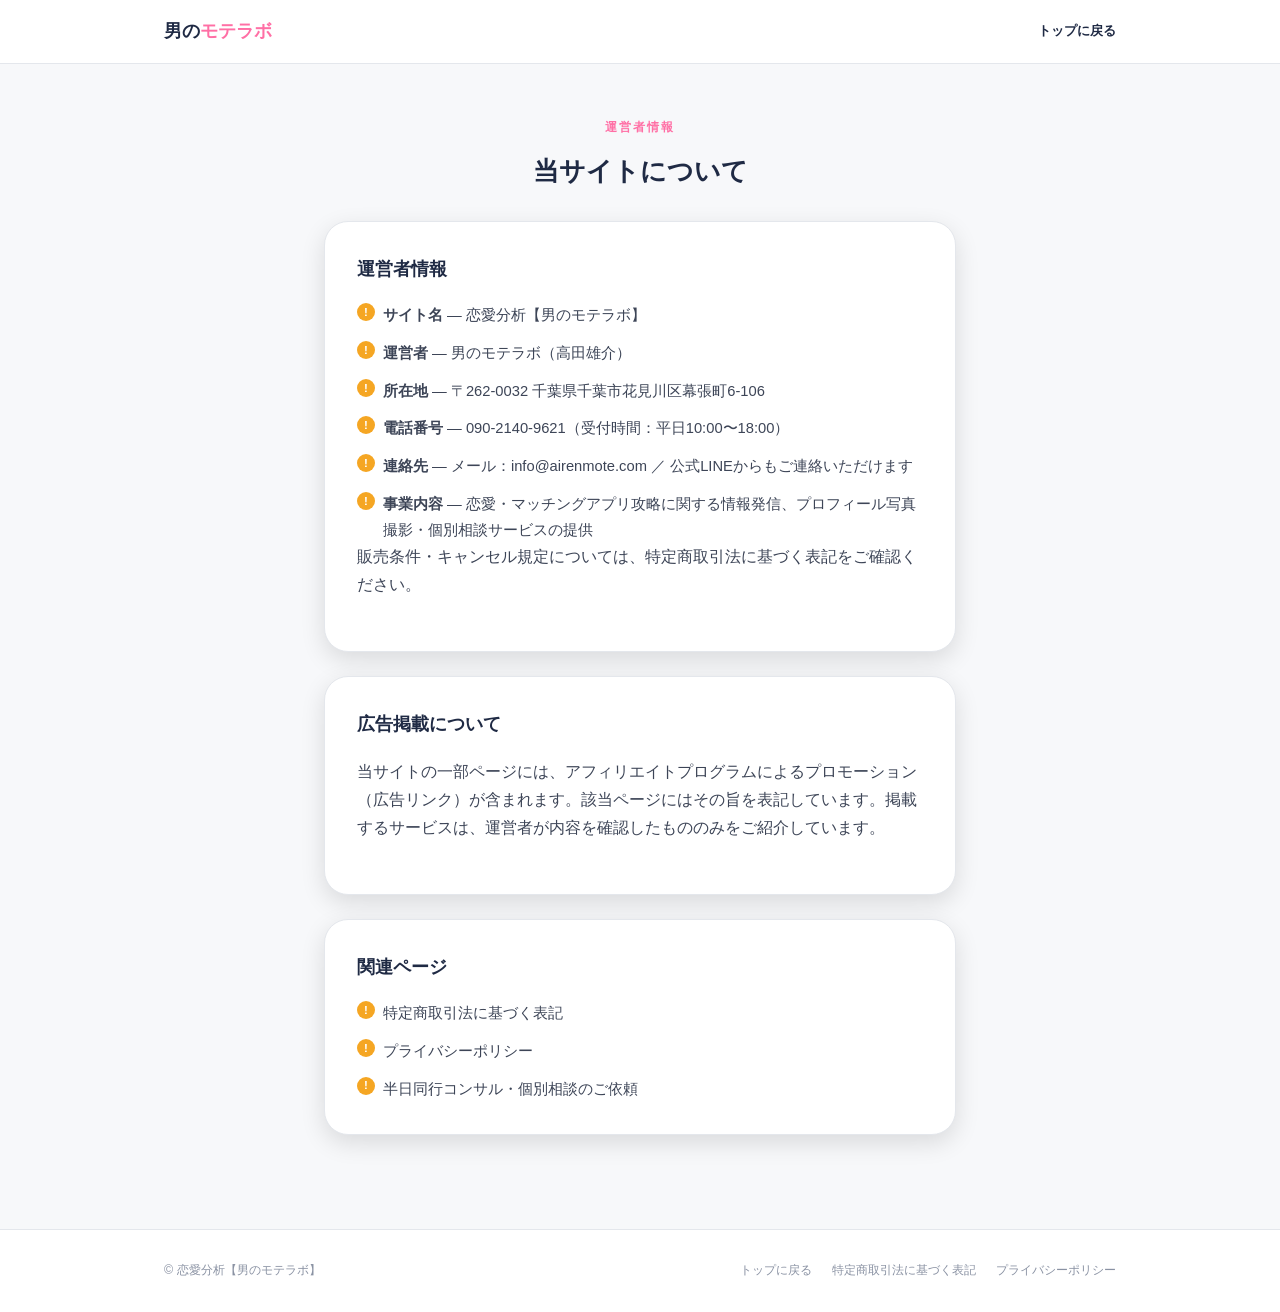
==== about.html @ b072cc1c "特定商取引法に基づく表記を追加、運営者情報を実名表記に更新" ====
<!DOCTYPE html>
<html lang="ja">
<head>
<meta charset="UTF-8">
<meta name="viewport" content="width=device-width, initial-scale=1.0">
<title>運営者情報｜恋愛分析【男のモテラボ】AIレン</title>
<meta name="description" content="恋愛分析【男のモテラボ】の運営者情報。運営元・連絡先・事業内容のご案内。">
<link rel="stylesheet" href="style.css?v=20260903a">
</head>
<body class="result-body">

<header class="result-header">
  <div class="container">
    <a href="index.html" class="logo-r">男の<span>モテラボ</span></a>
    <a href="index.html" class="link-r">トップに戻る</a>
  </div>
</header>

<main class="result-main">
  <div class="container narrow">

    <section class="result-hero">
      <span class="result-eyebrow">運営者情報</span>
      <h1 class="result-type" style="font-size:1.6rem;">当サイトについて</h1>
    </section>

    <section class="result-card">
      <h2 class="result-h2">運営者情報</h2>
      <ul class="points-list">
        <li><b>サイト名</b> — 恋愛分析【男のモテラボ】</li>
        <li><b>運営者</b> — 男のモテラボ（高田雄介）</li>
        <li><b>所在地</b> — 〒262-0032 千葉県千葉市花見川区幕張町6-106</li>
        <li><b>電話番号</b> — 090-2140-9621（受付時間：平日10:00〜18:00）</li>
        <li><b>連絡先</b> — メール：<!--email_off-->info@airenmote.com<!--/email_off--> ／ <a href="line-tokuten.html">公式LINE</a>からもご連絡いただけます</li>
        <li><b>事業内容</b> — 恋愛・マッチングアプリ攻略に関する情報発信、プロフィール写真撮影・個別相談サービスの提供</li>
      </ul>
      <p class="result-lead">販売条件・キャンセル規定については、<a href="tokushoho.html">特定商取引法に基づく表記</a>をご確認ください。</p>
    </section>

    <section class="result-card">
      <h2 class="result-h2">広告掲載について</h2>
      <p class="result-lead">当サイトの一部ページには、アフィリエイトプログラムによるプロモーション（広告リンク）が含まれます。該当ページにはその旨を表記しています。掲載するサービスは、運営者が内容を確認したもののみをご紹介しています。</p>
    </section>

    <section class="result-card">
      <h2 class="result-h2">関連ページ</h2>
      <ul class="points-list">
        <li><a href="tokushoho.html">特定商取引法に基づく表記</a></li>
        <li><a href="privacy.html">プライバシーポリシー</a></li>
        <li><a href="consultation.html">半日同行コンサル・個別相談のご依頼</a></li>
      </ul>
    </section>

  </div>
</main>

<footer class="result-footer">
  <div class="container">
    <div>© 恋愛分析【男のモテラボ】</div>
    <div class="foot-links">
      <a href="index.html">トップに戻る</a>
      <a href="tokushoho.html">特定商取引法に基づく表記</a>
      <a href="privacy.html">プライバシーポリシー</a>
    </div>
  </div>
</footer>

<script src="analytics.js?v=20260902b" defer></script>
</body>
</html>
---- style.css ----
/* ============================================
   恋愛分析【男のモテラボ】公式サイト 本番スタイル
   トップ(ハブ)・診断ページ = カジュアル/親しみトーン
   カラーパレットは確定ブランドカラー(モックアップ由来)を維持
   ============================================ */

:root{
  /* カジュアルトーン（トップ・診断） */
  --c-bg-dark: #191225;
  --c-bg-dark2: #241a35;
  --c-bg-dark3: #2c2040;
  --c-pink: #ff6fa5;
  --c-pink-light: #ffd1e3;
  --c-emerald: #37e8b0;
  --c-cream: #fff8f2;

  /* 信頼トーン（結果ページ用・将来利用） */
  --c-trust-bg: #f7f8fa;
  --c-trust-card: #ffffff;
  --c-trust-line: #e4e7ec;
  --c-trust-navy: #1f2a44;
  --c-trust-accent: #ff6fa5;
  --c-trust-good: #2fbf85;
  --c-trust-mid: #f5a623;
  --c-trust-bad: #e05a5a;

  --c-muted: #a599b8;
  --c-muted2: #c9c2d6;
  --radius: 18px;
  --radius-lg: 24px;
  --shadow-soft: 0 8px 24px rgba(0,0,0,.12);
  --maxw: 1000px;
}

*{ box-sizing:border-box; margin:0; padding:0; }
html{ scroll-behavior:smooth; }
body{
  font-family:"Hiragino Maru Gothic ProN","Hiragino Sans","Yu Gothic",sans-serif;
  background:var(--c-bg-dark);
  color:var(--c-cream);
  line-height:1.75;
  -webkit-font-smoothing:antialiased;
}
img,svg{ display:block; max-width:100%; }
a{ text-decoration:none; color:inherit; }
button{ font-family:inherit; cursor:pointer; border:none; background:none; }
.container{ max-width:var(--maxw); margin:0 auto; padding:0 24px; }
.narrow{ max-width:680px; }

/* ---------- ヘッダー ---------- */
.site-header{
  position:sticky; top:0; z-index:50;
  background:linear-gradient(180deg, #221833, #1b1229);
  backdrop-filter:blur(8px);
  border-bottom:2px solid rgba(255,111,165,.35);
  box-shadow:0 4px 18px rgba(0,0,0,.35);
  padding:14px 0;
}
.site-header .container{ display:flex; align-items:center; justify-content:space-between; }
.logo{ font-weight:900; color:var(--c-cream); font-size:1.15rem; letter-spacing:.02em; }
.logo span{ color:var(--c-pink); }
.nav-links{ display:flex; gap:10px; flex-wrap:wrap; justify-content:flex-end; }
.nav-links a{
  color:#f0eaf8; font-size:.82rem; font-weight:700;
  white-space:nowrap;
  padding:7px 14px; border-radius:999px;
  transition:background .15s, color .15s;
}
.nav-links a:nth-child(odd){
  background:rgba(255,111,165,.16);
  border:1px solid rgba(255,111,165,.4);
}
.nav-links a:nth-child(even){
  background:rgba(55,232,176,.13);
  border:1px solid rgba(55,232,176,.35);
}
.nav-links a:last-child{
  background:rgba(255,111,165,.85);
  border:1px solid var(--c-pink);
  color:#fff;
}
.nav-links a:hover{ background:rgba(255,111,165,.35); color:#fff; }
@media (max-width:560px){
  .site-header{ padding:10px 0; }
  .site-header .container{ flex-wrap:wrap; row-gap:8px; padding:0 12px; }
  .logo{ width:100%; font-size:1rem; }
  .nav-links{ gap:5px; width:100%; max-width:100%; justify-content:flex-start; }
  .nav-links a{ font-size:.7rem; padding:5px 8px; }
}

/* ---------- ボタン ---------- */
.btn-primary{
  display:inline-flex; align-items:center; gap:8px;
  background:linear-gradient(135deg,var(--c-pink),#ff9ac2);
  color:#fff; font-weight:800;
  padding:16px 34px; border-radius:999px;
  box-shadow:0 10px 26px rgba(255,111,165,.4);
  font-size:1rem;
  transition:transform .15s ease, box-shadow .15s ease;
}
.btn-primary:hover{ transform:translateY(-2px); box-shadow:0 14px 30px rgba(255,111,165,.5); }
.btn-primary.big{ padding:20px 46px; font-size:1.1rem; }
.btn-outline{
  display:inline-flex; align-items:center; gap:8px;
  border:2px solid var(--c-pink);
  color:var(--c-pink);
  font-weight:800;
  padding:12px 28px;
  border-radius:999px;
  transition:background .15s, color .15s;
}
.btn-outline:hover{ background:var(--c-pink); color:#fff; }
.btn-outline.big{ padding:18px 34px; font-size:1rem; }
.btn-ghost{
  display:inline-flex; align-items:center; gap:6px;
  color:var(--c-muted2); font-weight:700; font-size:.9rem;
  padding:12px 20px; border-radius:999px;
  border:1px solid rgba(255,255,255,.16);
  transition:.15s;
}
.btn-ghost:hover{ border-color:var(--c-pink); color:#fff; }

/* ---------- セクション共通 ---------- */
.section{ padding:76px 0; }
.section-alt{ background:var(--c-bg-dark2); }
.section-title{
  text-align:center;
  font-size:1.55rem; font-weight:900;
  line-height:1.5; margin-bottom:10px;
}
.section-title small{
  display:block;
  font-size:.72rem; color:var(--c-pink);
  letter-spacing:.2em; margin-bottom:12px; font-weight:800;
}
.section-lead{ text-align:center; color:var(--c-muted); margin-bottom:46px; font-size:.92rem; }

.cast-title-row{
  display:flex; align-items:center; justify-content:center; gap:18px;
}
.cast-title-row .section-title{ margin-bottom:10px; }
.cast-deco{
  width:170px; height:auto; flex:none;
  filter:drop-shadow(0 10px 24px rgba(55,232,176,.18));
}
@media (max-width:760px){ .cast-deco{ width:96px; } }
@media (max-width:520px){
  .cast-title-row{ gap:6px; }
  .cast-deco{ width:74px; }
  .cast-title-row .section-title{ font-size:1.18rem; }
}

/* ---------- ヒーロー ---------- */
.hero{
  background:radial-gradient(ellipse at 30% 15%, var(--c-bg-dark3), var(--c-bg-dark) 68%);
  padding:76px 0 92px;
  text-align:center;
  position:relative;
  overflow:hidden;
}
.hero::before{
  content:""; position:absolute; inset:0;
  background:radial-gradient(circle at 80% 90%, rgba(55,232,176,.10), transparent 45%);
  pointer-events:none;
}
.hero .container{ position:relative; z-index:1; }
.tagline{
  display:inline-block;
  background:rgba(255,111,165,.15);
  color:var(--c-pink-light);
  border:1px solid rgba(255,111,165,.4);
  padding:7px 18px; border-radius:999px;
  font-size:.8rem; margin-bottom:22px;
}
.hero h1{
  font-size:2.5rem; font-weight:900;
  line-height:1.45; margin-bottom:18px;
}
.hero h1 .accent{ color:var(--c-pink); }
.hero h1 .em{ color:var(--c-emerald); }
.hero p.sub{ color:var(--c-muted2); font-size:1.02rem; margin-bottom:36px; }
.hero-fork-label{ font-size:.85rem; color:var(--c-muted2); margin-bottom:14px; font-weight:700; }
.hero-cta{ display:flex; gap:16px; justify-content:center; flex-wrap:wrap; align-items:center; }
.hero-note{ margin-top:18px; font-size:.78rem; color:var(--c-muted); }

/* ---------- 解説動画 ---------- */
.video-embed{
  position:relative; width:100%; padding-top:56.25%;
  border-radius:var(--radius-lg); overflow:hidden;
  box-shadow:var(--shadow-soft);
  background:#000;
}
.video-embed iframe{
  position:absolute; inset:0; width:100%; height:100%; border:0;
}
.video-note{ text-align:center; color:var(--c-muted); font-size:.85rem; margin-top:20px; }
.video-cta{ text-align:center; margin-top:18px; }

.hero-avatars{
  display:flex; justify-content:center; gap:48px;
  margin:44px 0 8px; flex-wrap:wrap;
}
.avatar-card{ text-align:center; }
.avatar-card svg{ filter:drop-shadow(0 8px 18px rgba(0,0,0,.35)); }
.avatar-img{
  width:118px; height:118px; object-fit:cover; border-radius:50%;
  background:#241a35; border:2px solid #ff6fa5;
  filter:drop-shadow(0 8px 18px rgba(0,0,0,.35));
}
.avatar-card:nth-child(2) .avatar-img{ border-color:#5b6b8c; }
.avatar-name{ margin-top:12px; font-size:.9rem; color:var(--c-pink-light); font-weight:800; }
.avatar-role{ font-size:.72rem; color:var(--c-muted); }
@media (max-width:600px){ .hero h1{ font-size:1.85rem; } .hero-avatars{ gap:28px; } }

/* ---------- あるある(共感) ---------- */
.speech-grid{
  display:grid; grid-template-columns:repeat(3,1fr); gap:20px;
}
.speech-bubble{
  background:var(--c-bg-dark3);
  border:1px solid rgba(255,255,255,.08);
  border-radius:var(--radius);
  padding:24px 22px 22px;
  position:relative;
}
.speech-bubble::after{
  content:""; position:absolute; left:30px; bottom:-9px;
  width:18px; height:18px; background:var(--c-bg-dark3);
  border-right:1px solid rgba(255,255,255,.08);
  border-bottom:1px solid rgba(255,255,255,.08);
  transform:rotate(45deg);
}
.speech-bubble p{ font-size:.95rem; color:#e6dff2; }
.bubble-face{
  float:left; width:76px; height:76px; border-radius:50%; object-fit:cover;
  margin:0 14px 4px 0;
  border:2px solid rgba(255,255,255,.18);
}
.speech-bubble{ min-height:128px; }
.aruaru-foot{ text-align:center; margin-top:38px; color:var(--c-muted2); font-size:.9rem; }
.aruaru-ren{
  display:flex; align-items:center; justify-content:center; gap:16px;
  margin-top:16px; flex-wrap:wrap;
}
.aruaru-ren .bubble-face{ float:none; margin:0; border-color:var(--c-pink); background:#fff; }
.aruaru-ren b{ color:var(--c-pink); font-size:1rem; }

/* ---------- キャラ紹介 ---------- */
.char-grid{ display:grid; grid-template-columns:1fr 1fr; gap:24px; }
.char-card{
  display:flex; gap:22px; align-items:center;
  background:linear-gradient(135deg,var(--c-bg-dark2),var(--c-bg-dark3));
  border:1px solid rgba(255,111,165,.22);
  border-radius:var(--radius-lg);
  padding:28px;
}
.char-card.yuu{ border-color:rgba(91,107,140,.4); }
.char-card-img{ flex:none; width:130px; height:180px; object-fit:contain; }
.char-card:not(.yuu) .char-card-img{ width:117px; height:162px; }
.char-card h3{ font-size:1.15rem; margin-bottom:2px; color:var(--c-cream); }
.char-card .tag{
  display:inline-block; font-size:.7rem; font-weight:800;
  color:var(--c-pink); margin-bottom:10px;
}
.char-card.yuu .tag{ color:#9db4dd; }
.char-card p{ font-size:.86rem; color:var(--c-muted2); }
.char-card .quote{
  margin-top:12px; font-size:.85rem; color:#efe7f7;
  border-left:3px solid var(--c-pink); padding-left:12px; font-style:italic;
}
.char-card.yuu .quote{ border-left-color:#5b6b8c; }

/* ---------- 提供価値 ---------- */
.value-grid{ display:grid; grid-template-columns:repeat(3,1fr); gap:22px; }
.value-item{
  background:var(--c-bg-dark2);
  border:1px solid rgba(255,255,255,.07);
  border-radius:var(--radius);
  padding:28px 24px; text-align:center;
}
.value-item .ico{
  width:56px; height:56px; margin:0 auto 16px;
  display:flex; align-items:center; justify-content:center;
  border-radius:16px;
  background:rgba(255,111,165,.14);
}
.value-item h4{ font-size:1rem; color:var(--c-pink-light); margin-bottom:8px; }
.value-item p{ font-size:.84rem; color:var(--c-muted2); }
.value-quote{
  margin-top:40px; text-align:center;
  font-size:1.05rem; font-weight:800; color:var(--c-cream);
}
.value-quote span{ color:var(--c-pink); }

/* ---------- SNSリンク ---------- */
.sns-grid{
  display:grid; grid-template-columns:repeat(5,1fr); gap:16px;
}
.sns-card{
  display:flex; flex-direction:column; align-items:center; gap:10px;
  background:var(--c-bg-dark2);
  border:1px solid rgba(255,255,255,.08);
  border-radius:var(--radius);
  padding:26px 16px; text-align:center;
  transition:transform .15s, border-color .15s, background .15s;
}
.sns-card:hover{ transform:translateY(-3px); border-color:var(--c-pink); background:var(--c-bg-dark3); }
.sns-card .sns-ico{ width:40px; height:40px; }
.sns-card .sns-name{ font-weight:800; font-size:.9rem; color:var(--c-cream); }
.sns-card .sns-handle{ font-size:.74rem; color:var(--c-muted); }

/* ---------- CTAバンド ---------- */
.cta-band{
  text-align:center; padding:80px 0;
  background:linear-gradient(135deg,var(--c-bg-dark3),var(--c-bg-dark));
  border-top:1px solid rgba(255,111,165,.18);
}
.cta-band h2{ font-size:1.7rem; margin-bottom:12px; }
.cta-band p{ color:var(--c-muted2); margin-bottom:30px; font-size:.95rem; }

/* ---------- 共通LINE CTA（記事ページ用・複数箇所に設置する） ---------- */
.line-cta{
  background:linear-gradient(135deg,#2b2140,#3b2a52);
  border:1px solid rgba(255,111,165,.45);
  border-radius:var(--radius-lg);
  box-shadow:var(--shadow-soft);
  padding:28px 24px; margin-bottom:24px; text-align:center;
}
.line-cta .line-cta-tag{
  display:inline-block; font-size:.72rem; font-weight:900; letter-spacing:.06em;
  color:var(--c-pink-light); margin-bottom:8px;
}
.line-cta h3{ font-size:1.08rem; font-weight:900; color:var(--c-cream); margin-bottom:10px; line-height:1.65; }
.line-cta p{ font-size:.88rem; color:var(--c-muted2); margin-bottom:20px; }
.line-cta .btn-primary{ display:inline-block; }
.line-cta .line-cta-note{ font-size:.76rem; color:var(--c-muted); margin:12px 0 0; }
.line-cta.slim{ padding:22px 24px; }
.line-cta.on-dark{ background:rgba(255,255,255,.05); border-color:rgba(255,111,165,.5); }
.line-cta.slim h3{ font-size:.98rem; margin-bottom:16px; }

/* ---------- フッター ---------- */
.site-footer{
  background:#0f0a17; color:#8a7f9c;
  padding:36px 0; font-size:.78rem;
}
.site-footer .container{
  display:flex; justify-content:space-between; align-items:center; gap:16px; flex-wrap:wrap;
}
.site-footer .foot-links{ display:flex; gap:20px; }
.site-footer .foot-links a:hover{ color:var(--c-pink); }

/* ============================================
   診断ページ
   ============================================ */
.diag-body{
  min-height:100vh;
  background:radial-gradient(ellipse at 70% 0%, var(--c-bg-dark3), var(--c-bg-dark) 60%);
}
.diag-main{ padding:26px 0 70px; }

.progress-wrap{ margin-bottom:26px; }
.progress-track{
  height:9px; background:rgba(255,255,255,.1);
  border-radius:999px; overflow:hidden;
}
.progress-fill{
  height:100%; width:12.5%;
  background:linear-gradient(90deg,var(--c-pink),var(--c-emerald));
  border-radius:999px;
  transition:width .35s ease;
}
.progress-label{
  display:flex; justify-content:space-between; align-items:center;
  font-size:.76rem; color:var(--c-muted); margin-top:8px;
}
.progress-label b{ color:var(--c-pink-light); }

/* レンのナビ吹き出し */
.ren-nav{ display:flex; gap:14px; align-items:flex-start; margin-bottom:26px; }
.ren-nav .mini-avatar{ width:52px; height:52px; flex:none; object-fit:contain; }
.ren-nav .bubble{
  background:var(--c-bg-dark2);
  border:1px solid rgba(255,111,165,.3);
  border-top-left-radius:4px; border-radius:18px;
  padding:16px 20px; font-size:.95rem; color:#efe7f7;
}
.ren-nav .bubble .side{ display:block; color:var(--c-muted); font-size:.8rem; margin-top:6px; }

/* 質問 */
.q-card{ margin-bottom:20px; }
.q-num{ font-size:.78rem; color:var(--c-emerald); font-weight:800; letter-spacing:.08em; margin-bottom:8px; }
.q-text{ font-size:1.3rem; font-weight:900; line-height:1.5; margin-bottom:22px; color:var(--c-cream); }

.choice-list{ display:flex; flex-direction:column; gap:12px; }
.choice-btn{
  display:flex; align-items:center; gap:14px;
  background:rgba(255,255,255,.05);
  border:1.5px solid rgba(255,255,255,.14);
  color:#fff;
  padding:18px 20px;
  border-radius:14px;
  font-size:.96rem;
  text-align:left;
  width:100%;
  transition:.15s;
}
.choice-btn:hover{ background:rgba(255,111,165,.16); border-color:var(--c-pink); transform:translateX(2px); }
.choice-btn.selected{ background:rgba(255,111,165,.22); border-color:var(--c-pink); }
.choice-btn .key{
  flex:none; width:30px; height:30px; border-radius:8px;
  background:rgba(255,255,255,.08);
  display:flex; align-items:center; justify-content:center;
  font-weight:900; font-size:.85rem; color:var(--c-pink-light);
}
.choice-btn.selected .key{ background:var(--c-pink); color:#fff; }

/* 診断ナビ操作 */
.diag-controls{ display:flex; justify-content:space-between; align-items:center; margin-top:30px; }
.diag-controls .spacer{ flex:1; }

/* 完了ローディング */
.diag-finish{ text-align:center; padding:50px 0; }
.diag-finish .mini-avatar{ width:80px; height:80px; margin:0 auto 20px; }
.diag-finish h2{ font-size:1.4rem; margin-bottom:10px; }
.diag-finish p{ color:var(--c-muted2); font-size:.92rem; margin-bottom:26px; }
.spinner{
  width:38px; height:38px; margin:0 auto 24px;
  border:4px solid rgba(255,255,255,.15);
  border-top-color:var(--c-pink);
  border-radius:50%;
  animation:spin .8s linear infinite;
}
@keyframes spin{ to{ transform:rotate(360deg); } }

@media (max-width:600px){
  .q-text{ font-size:1.12rem; }
  .diag-main{ padding-top:18px; }
}

/* ============================================
   結果ページ（信頼・比較トーン）
   ============================================ */
.result-body{ background:var(--c-trust-bg); color:#2b3242; }

.result-header{
  background:var(--c-trust-card);
  border-bottom:1px solid var(--c-trust-line);
  padding:16px 0;
}
.result-header .container{ display:flex; align-items:center; justify-content:space-between; }
.logo-r{ font-weight:900; color:var(--c-trust-navy); font-size:1.1rem; }
.logo-r span{ color:var(--c-trust-accent); }
.link-r{ font-size:.82rem; font-weight:700; color:var(--c-trust-navy); }
.link-r:hover{ color:var(--c-trust-accent); }

.result-main{ padding:48px 0 70px; }

.result-hero{ text-align:center; margin-bottom:28px; }
.result-eyebrow{
  display:inline-block; font-size:.78rem; font-weight:800;
  color:var(--c-trust-accent); letter-spacing:.15em; margin-bottom:10px;
}
.result-type{
  font-size:2rem; font-weight:900; color:var(--c-trust-navy); margin-bottom:14px;
}
.result-catch{ font-size:1.05rem; color:#5a6478; font-weight:700; }

.result-card{
  background:var(--c-trust-card);
  border:1px solid var(--c-trust-line);
  border-radius:var(--radius-lg);
  box-shadow:var(--shadow-soft);
  padding:32px;
  margin-bottom:24px;
}
.result-lead{ font-size:1rem; color:#3d4557; margin-bottom:20px; }
.ren-quote{
  background:#fff5f9;
  border-left:4px solid var(--c-trust-accent);
  border-radius:10px;
  padding:16px 20px;
}
.ren-quote-label{ display:block; font-size:.72rem; font-weight:900; color:var(--c-trust-accent); margin-bottom:4px; }
.ren-quote p{ font-size:.95rem; color:#3d4557; font-weight:700; }

.result-h2{ font-size:1.1rem; font-weight:900; color:var(--c-trust-navy); margin-bottom:18px; }
.points-list{ list-style:none; display:flex; flex-direction:column; gap:12px; }
.points-list li{
  position:relative; padding-left:26px; font-size:.92rem; color:#3d4557;
}
.points-list li::before{
  content:"!"; position:absolute; left:0; top:0;
  width:18px; height:18px; border-radius:50%;
  background:var(--c-trust-mid); color:#fff;
  font-size:.72rem; font-weight:900;
  display:flex; align-items:center; justify-content:center;
}

.branch-grid{ display:grid; grid-template-columns:1fr 1fr; gap:20px; margin-top:8px; }
.branch-card{
  background:var(--c-trust-card);
  border:1px solid var(--c-trust-line);
  border-radius:var(--radius-lg);
  padding:28px;
}
.branch-card-accent{
  background:linear-gradient(160deg,#241a35,#2c2040);
  border-color:transparent;
}
.branch-tag{
  display:inline-block; font-size:.72rem; font-weight:800;
  color:var(--c-trust-accent); margin-bottom:10px;
}
.branch-tag-accent{ color:var(--c-pink-light); }
.branch-card h3{ font-size:1.08rem; color:var(--c-trust-navy); margin-bottom:10px; }
.branch-card-accent h3{ color:var(--c-cream); }
.branch-desc{ font-size:.86rem; color:#5a6478; margin-bottom:20px; }
.branch-card-accent .branch-desc{ color:var(--c-muted2); }

.app-reco{
  background:var(--c-trust-bg);
  border:1px solid var(--c-trust-line);
  border-radius:14px;
  padding:18px 20px;
  margin-bottom:14px;
}
.app-reco-name{ font-size:1.05rem; font-weight:900; color:var(--c-trust-navy); margin-bottom:8px; }
.app-reco-reason{ font-size:.86rem; color:#5a6478; margin-bottom:16px; }

.pr-disclosure{
  display:flex; align-items:center; gap:8px;
  font-size:.72rem; color:#8a92a3;
}
.pr-badge{
  display:inline-block; font-size:.68rem; font-weight:900;
  color:#fff; background:#8a92a3;
  padding:2px 8px; border-radius:5px;
}

.result-footer{
  background:var(--c-trust-card);
  border-top:1px solid var(--c-trust-line);
  padding:30px 0; font-size:.78rem; color:#8a92a3;
}
.result-footer .container{ display:flex; justify-content:space-between; align-items:center; gap:16px; flex-wrap:wrap; }
.result-footer .foot-links{ display:flex; gap:20px; }
.result-footer .foot-links a:hover{ color:var(--c-trust-accent); }

@media (max-width:720px){
  .branch-grid{ grid-template-columns:1fr; }
}

/* ---------- 個別相談フォーム ---------- */
.form-field{ margin-bottom:22px; }
.form-label{
  display:block; font-size:.86rem; font-weight:800;
  color:var(--c-trust-navy); margin-bottom:8px;
}
.form-label .req{
  display:inline-block; font-size:.65rem; font-weight:900;
  color:#fff; background:var(--c-trust-accent);
  padding:2px 7px; border-radius:5px; margin-left:8px;
  vertical-align:middle;
}
.form-input, .form-textarea{
  width:100%; font-family:inherit; font-size:.92rem; color:#2b3242;
  background:var(--c-trust-bg);
  border:1.5px solid var(--c-trust-line);
  border-radius:10px; padding:12px 14px;
  transition:border-color .15s;
}
.form-input:focus, .form-textarea:focus{ outline:none; border-color:var(--c-trust-accent); }
.form-textarea{ resize:vertical; }
select.form-input{ cursor:pointer; }

.form-radio-group, .form-checkbox-group{ display:flex; flex-direction:column; gap:10px; }
.form-radio, .form-check{
  display:flex; align-items:center; gap:10px;
  font-size:.9rem; color:#3d4557;
  background:var(--c-trust-bg);
  border:1.5px solid var(--c-trust-line);
  border-radius:10px; padding:12px 14px;
  cursor:pointer;
}
.form-radio input, .form-check input{ width:16px; height:16px; flex:none; }

.form-error{ margin-top:14px; font-size:.85rem; color:var(--c-trust-bad); font-weight:700; }

.form-success{ text-align:center; padding:20px 0; }
.form-success h3{ font-size:1.2rem; color:var(--c-trust-navy); margin-bottom:10px; }
.form-success p{ font-size:.9rem; color:#5a6478; }

/* ---------- レスポンシブ ---------- */
@media (max-width:820px){
  .value-grid{ grid-template-columns:1fr; }
  .sns-grid{ grid-template-columns:1fr 1fr; }
}
@media (max-width:720px){
  .section{ padding:60px 0; }
  .speech-grid{ grid-template-columns:1fr; }
  .char-grid{ grid-template-columns:1fr; }
  .speech-bubble::after{ display:none; }
  .char-card{ align-items:center; gap:16px; padding:22px 18px; }
  .char-card-img{ width:150px; height:220px; }
  .char-card:not(.yuu) .char-card-img{ width:135px; height:198px; }
}
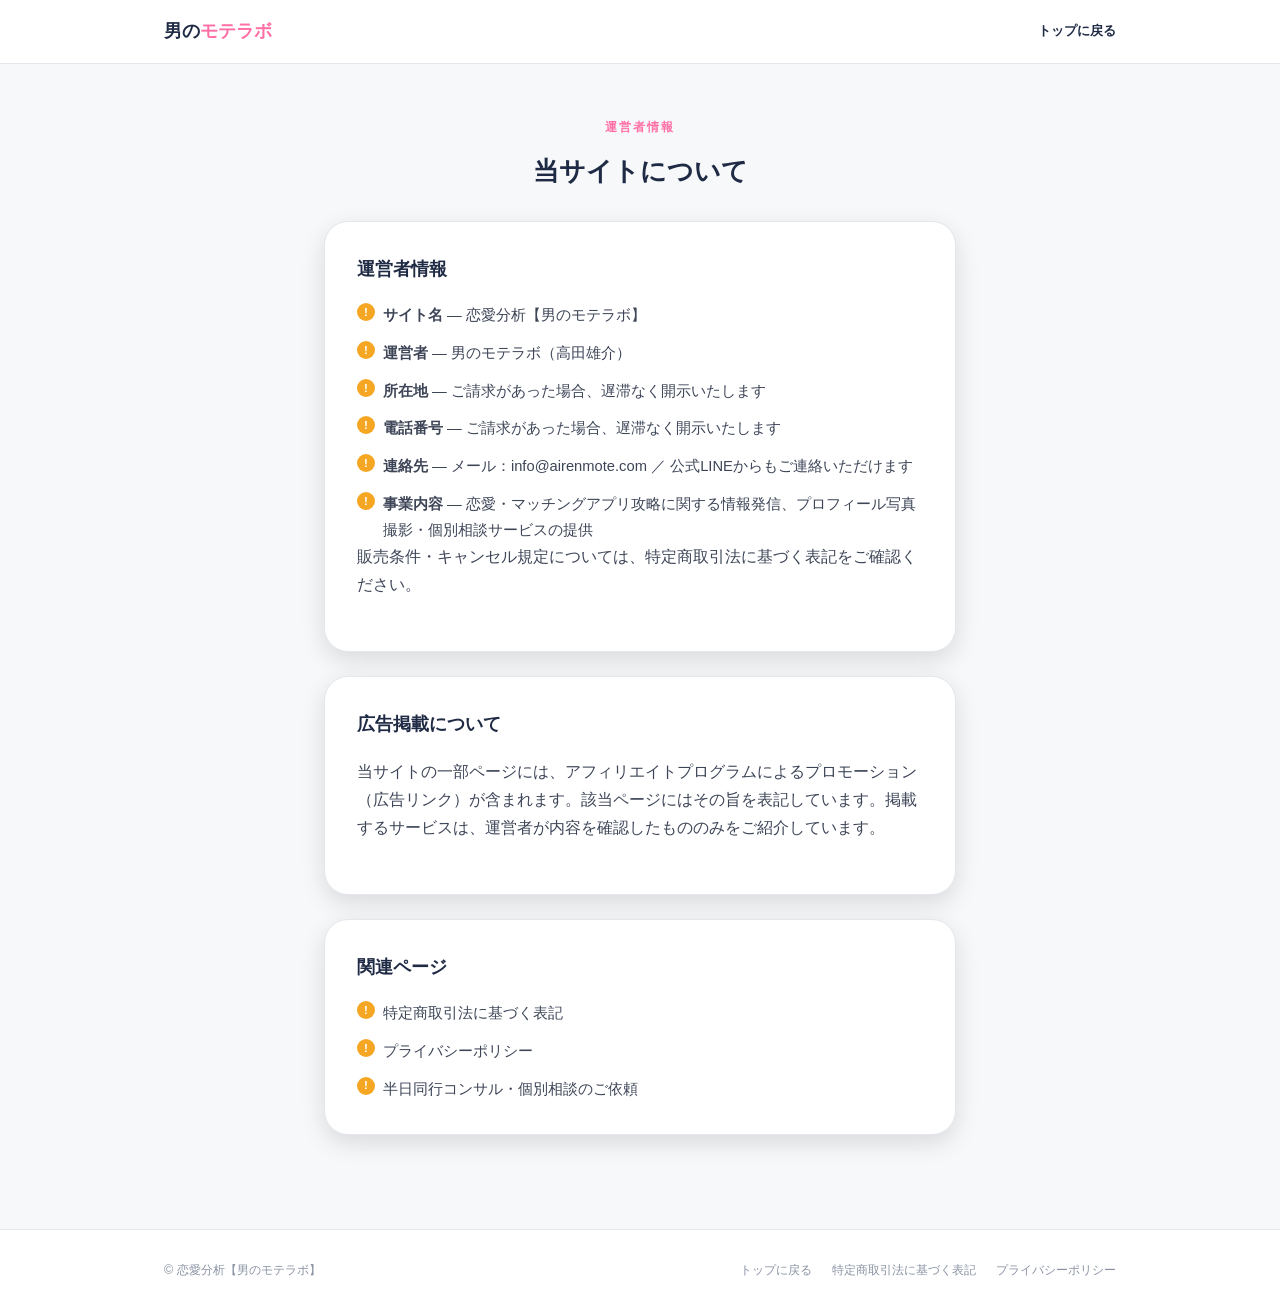
==== commit a8cbf85e: "特商法表記・運営者情報から電話番号と住所を非公開化" ====
--- a/about.html
+++ b/about.html
@@ -4,6 +4,7 @@
 <meta charset="UTF-8">
 <meta name="viewport" content="width=device-width, initial-scale=1.0">
 <title>運営者情報｜恋愛分析【男のモテラボ】AIレン</title>
+<link rel="canonical" href="https://airenmote.com/about">
 <meta name="description" content="恋愛分析【男のモテラボ】の運営者情報。運営元・連絡先・事業内容のご案内。">
 <link rel="stylesheet" href="style.css?v=20260903a">
 </head>
@@ -11,8 +12,8 @@
 
 <header class="result-header">
   <div class="container">
-    <a href="index.html" class="logo-r">男の<span>モテラボ</span></a>
-    <a href="index.html" class="link-r">トップに戻る</a>
+    <a href="/" class="logo-r">男の<span>モテラボ</span></a>
+    <a href="/" class="link-r">トップに戻る</a>
   </div>
 </header>
 
@@ -29,12 +30,12 @@
       <ul class="points-list">
         <li><b>サイト名</b> — 恋愛分析【男のモテラボ】</li>
         <li><b>運営者</b> — 男のモテラボ（高田雄介）</li>
-        <li><b>所在地</b> — 〒262-0032 千葉県千葉市花見川区幕張町6-106</li>
-        <li><b>電話番号</b> — 090-2140-9621（受付時間：平日10:00〜18:00）</li>
-        <li><b>連絡先</b> — メール：<!--email_off-->info@airenmote.com<!--/email_off--> ／ <a href="line-tokuten.html">公式LINE</a>からもご連絡いただけます</li>
+        <li><b>所在地</b> — ご請求があった場合、遅滞なく開示いたします</li>
+        <li><b>電話番号</b> — ご請求があった場合、遅滞なく開示いたします</li>
+        <li><b>連絡先</b> — メール：<!--email_off-->info@airenmote.com<!--/email_off--> ／ <a href="/line-tokuten">公式LINE</a>からもご連絡いただけます</li>
         <li><b>事業内容</b> — 恋愛・マッチングアプリ攻略に関する情報発信、プロフィール写真撮影・個別相談サービスの提供</li>
       </ul>
-      <p class="result-lead">販売条件・キャンセル規定については、<a href="tokushoho.html">特定商取引法に基づく表記</a>をご確認ください。</p>
+      <p class="result-lead">販売条件・キャンセル規定については、<a href="/tokushoho">特定商取引法に基づく表記</a>をご確認ください。</p>
     </section>
 
     <section class="result-card">
@@ -45,9 +46,9 @@
     <section class="result-card">
       <h2 class="result-h2">関連ページ</h2>
       <ul class="points-list">
-        <li><a href="tokushoho.html">特定商取引法に基づく表記</a></li>
-        <li><a href="privacy.html">プライバシーポリシー</a></li>
-        <li><a href="consultation.html">半日同行コンサル・個別相談のご依頼</a></li>
+        <li><a href="/tokushoho">特定商取引法に基づく表記</a></li>
+        <li><a href="/privacy">プライバシーポリシー</a></li>
+        <li><a href="/consultation">半日同行コンサル・個別相談のご依頼</a></li>
       </ul>
     </section>
 
@@ -58,9 +59,9 @@
   <div class="container">
     <div>© 恋愛分析【男のモテラボ】</div>
     <div class="foot-links">
-      <a href="index.html">トップに戻る</a>
-      <a href="tokushoho.html">特定商取引法に基づく表記</a>
-      <a href="privacy.html">プライバシーポリシー</a>
+      <a href="/">トップに戻る</a>
+      <a href="/tokushoho">特定商取引法に基づく表記</a>
+      <a href="/privacy">プライバシーポリシー</a>
     </div>
   </div>
 </footer>
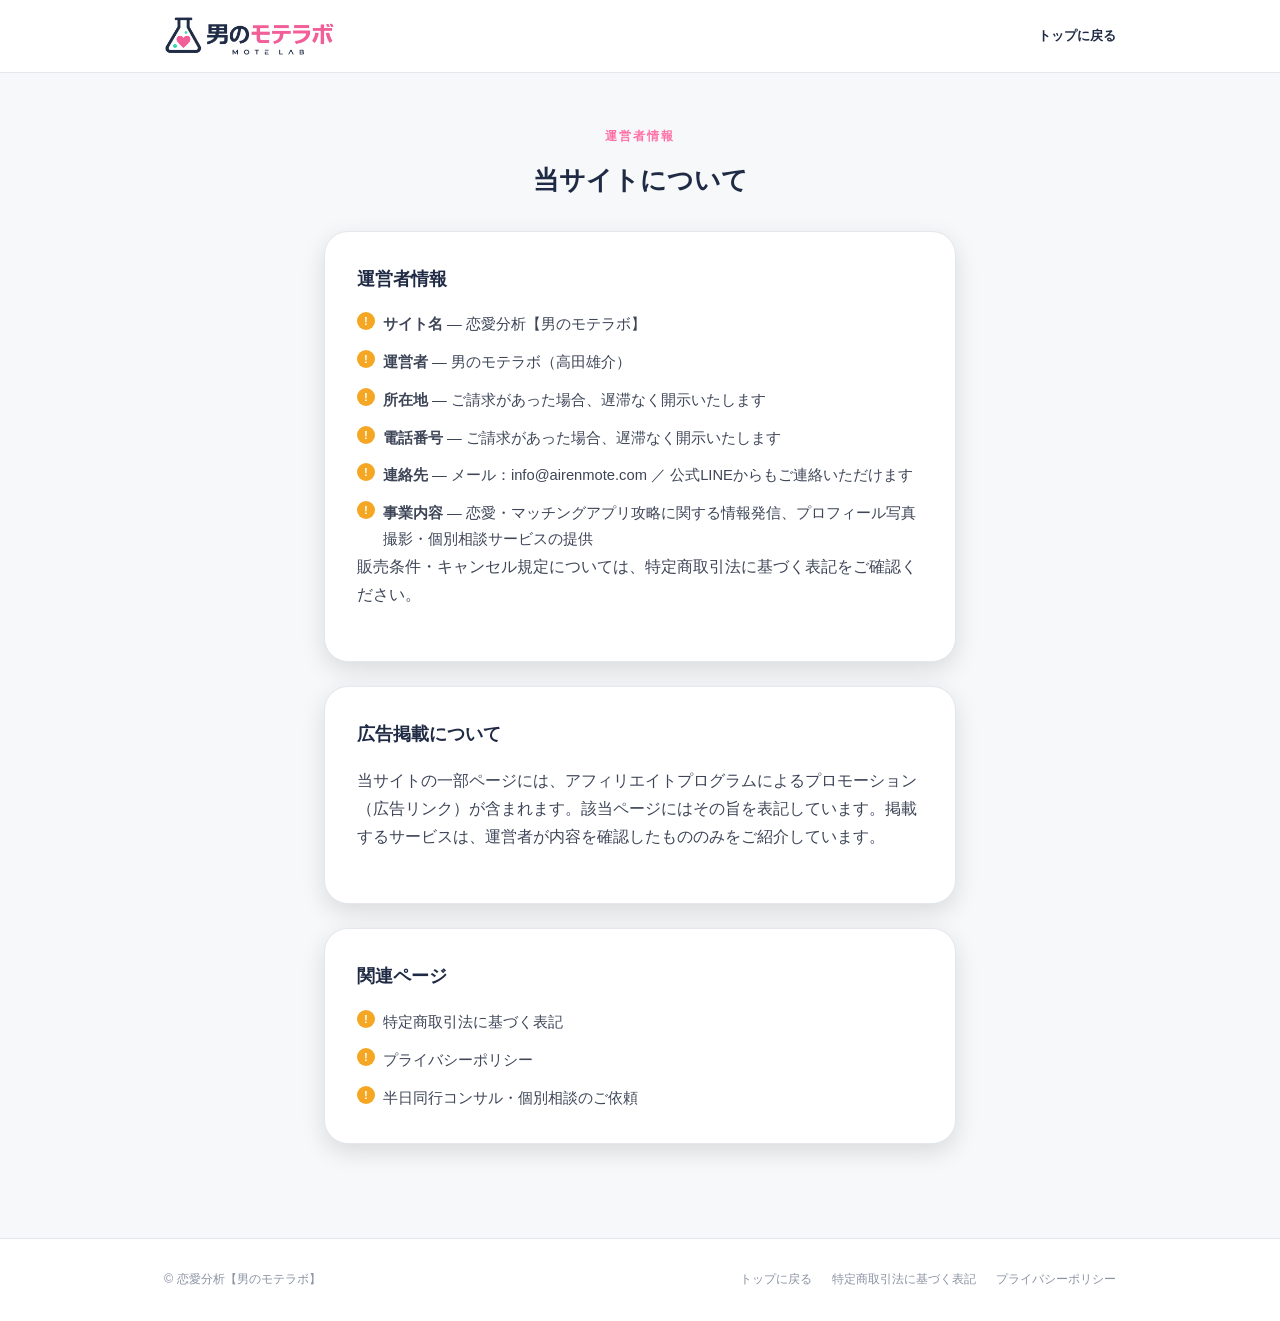
==== commit fffc3dcc: "新ロゴを導入：ヘッダーを画像ロゴに、トップにAI R.E.N.ロゴを追加 - 全11ページのヘッダーの文字ロゴを「男のモテラボ」画像ロゴに置き換え   - 暗いヘッダー（トップ・診断）は白版、白いヘッ" ====
--- a/about.html
+++ b/about.html
@@ -6,13 +6,18 @@
 <title>運営者情報｜恋愛分析【男のモテラボ】AIレン</title>
 <link rel="canonical" href="https://airenmote.com/about">
 <meta name="description" content="恋愛分析【男のモテラボ】の運営者情報。運営元・連絡先・事業内容のご案内。">
-<link rel="stylesheet" href="style.css?v=20260903a">
+<link rel="stylesheet" href="style.css?v=20260926b">
 </head>
 <body class="result-body">
 
 <header class="result-header">
   <div class="container">
-    <a href="/" class="logo-r">男の<span>モテラボ</span></a>
+    <a href="/" class="logo-r logo-img" aria-label="男のモテラボ トップへ">
+      <picture>
+        <source srcset="images/logo-motelab-navy.webp?v=20260926" type="image/webp">
+        <img src="images/logo-motelab-navy.png?v=20260926" alt="男のモテラボ MOTE LAB" width="640" height="150">
+      </picture>
+    </a>
     <a href="/" class="link-r">トップに戻る</a>
   </div>
 </header>
@@ -66,6 +71,6 @@
   </div>
 </footer>
 
-<script src="analytics.js?v=20260902b" defer></script>
+<script src="analytics.js?v=20260916" defer></script>
 </body>
 </html>
--- a/style.css
+++ b/style.css
@@ -41,7 +41,7 @@
   line-height:1.75;
   -webkit-font-smoothing:antialiased;
 }
-img,svg{ display:block; max-width:100%; }
+img,svg{ display:block; max-width:100%; height:auto; }
 a{ text-decoration:none; color:inherit; }
 button{ font-family:inherit; cursor:pointer; border:none; background:none; }
 .container{ max-width:var(--maxw); margin:0 auto; padding:0 24px; }
@@ -190,11 +190,72 @@
   box-shadow:var(--shadow-soft);
   background:#000;
 }
-.video-embed iframe{
+.video-embed iframe,
+.video-embed video{
   position:absolute; inset:0; width:100%; height:100%; border:0;
+  object-fit:contain; background:#000; display:block;
 }
 .video-note{ text-align:center; color:var(--c-muted); font-size:.85rem; margin-top:20px; }
 .video-cta{ text-align:center; margin-top:18px; }
+
+/* ---------- ヒーロー内の運営者動画 ---------- */
+.hero-video{
+  max-width:720px; margin:0 auto 40px;
+  text-align:left;
+}
+.hero-video-head{ text-align:center; margin-bottom:22px; }
+.hero-video-head small{
+  display:block; font-size:.72rem; color:var(--c-emerald);
+  letter-spacing:.2em; margin-bottom:10px; font-weight:800;
+}
+.hero-video-head h2{
+  font-size:1.35rem; font-weight:900; line-height:1.5; margin:0 0 10px;
+}
+.hero-video-lead{ color:var(--c-muted2); font-size:.92rem; line-height:1.8; margin:0 0 12px; }
+.video-meta{
+  display:inline-flex; align-items:center; gap:8px;
+  font-size:.76rem; color:var(--c-muted);
+  border:1px solid rgba(255,255,255,.14); border-radius:999px;
+  padding:5px 14px; margin:0;
+}
+.video-dur{ color:var(--c-pink-light); font-weight:700; }
+.video-sep{ opacity:.4; }
+
+.video-chapters{
+  margin-top:16px;
+  background:rgba(255,255,255,.04);
+  border:1px solid rgba(255,255,255,.1);
+  border-radius:var(--radius);
+  padding:2px 18px;
+}
+.video-chapters summary{
+  cursor:pointer; padding:14px 0;
+  font-size:.86rem; font-weight:700; color:var(--c-muted2);
+  list-style:none;
+}
+.video-chapters summary::-webkit-details-marker{ display:none; }
+.video-chapters summary::before{ content:"＋ "; color:var(--c-pink); }
+.video-chapters[open] summary::before{ content:"− "; }
+.video-chapters ul{ list-style:none; margin:0 0 14px; padding:0; }
+.video-chapters li{
+  display:flex; align-items:baseline; gap:12px;
+  padding:9px 0; border-top:1px solid rgba(255,255,255,.07);
+  font-size:.88rem; line-height:1.6;
+}
+.video-chapters li button{
+  flex:none; min-width:3.4em;
+  font-family:inherit; font-size:.82rem; font-weight:700;
+  color:var(--c-pink); background:none; border:none; padding:0;
+  cursor:pointer; text-align:left;
+}
+.video-chapters li button:hover{ text-decoration:underline; }
+.video-chapters li span{ color:var(--c-muted2); }
+
+@media (max-width:520px){
+  .hero-video-head h2{ font-size:1.12rem; }
+  .hero-video-lead{ font-size:.86rem; }
+  .video-chapters li{ font-size:.82rem; gap:10px; }
+}
 
 .hero-avatars{
   display:flex; justify-content:center; gap:48px;
@@ -604,3 +665,39 @@
   .char-card-img{ width:150px; height:220px; }
   .char-card:not(.yuu) .char-card-img{ width:135px; height:198px; }
 }
+
+/* ============================================
+   LINE登録特典バナー（7大特典）
+   ============================================ */
+.tokuten-banner{
+  display:block;
+  width:100%;
+  max-width:640px;
+  margin:0 auto 20px;
+  border-radius:14px;
+  overflow:hidden;
+  line-height:0;
+  border:1px solid rgba(255,111,165,.45);
+  box-shadow:0 10px 30px rgba(255,111,165,.20);
+  transition:transform .2s ease, box-shadow .2s ease;
+}
+.tokuten-banner img{ width:100%; height:auto; display:block; }
+.tokuten-banner:hover{ transform:translateY(-2px); box-shadow:0 14px 36px rgba(255,111,165,.32); }
+.line-cta .tokuten-banner{ margin-bottom:20px; }
+@media (max-width:600px){
+  .tokuten-banner{ margin-bottom:16px; border-radius:12px; }
+}
+
+/* ---------- 新ロゴ（2026-09-26） ---------- */
+.logo-img{ display:block; line-height:0; flex-shrink:0; }
+.logo-img img{ height:46px; width:auto; }
+.hero--logo{ padding-top:28px; }
+.hero-airen{ margin:0 auto 12px; width:min(340px, 78%); }
+.result-header .logo-img img{ height:40px; }
+.hero-airen img{ width:100%; height:auto; filter:drop-shadow(0 6px 22px rgba(255,111,165,.25)); }
+@media (max-width:560px){
+  .logo-img{ width:auto; }
+  .logo-img img{ height:36px; }
+  .result-header .logo-img img{ height:32px; }
+  .hero-airen{ width:min(250px, 70%); margin-bottom:10px; }
+}
